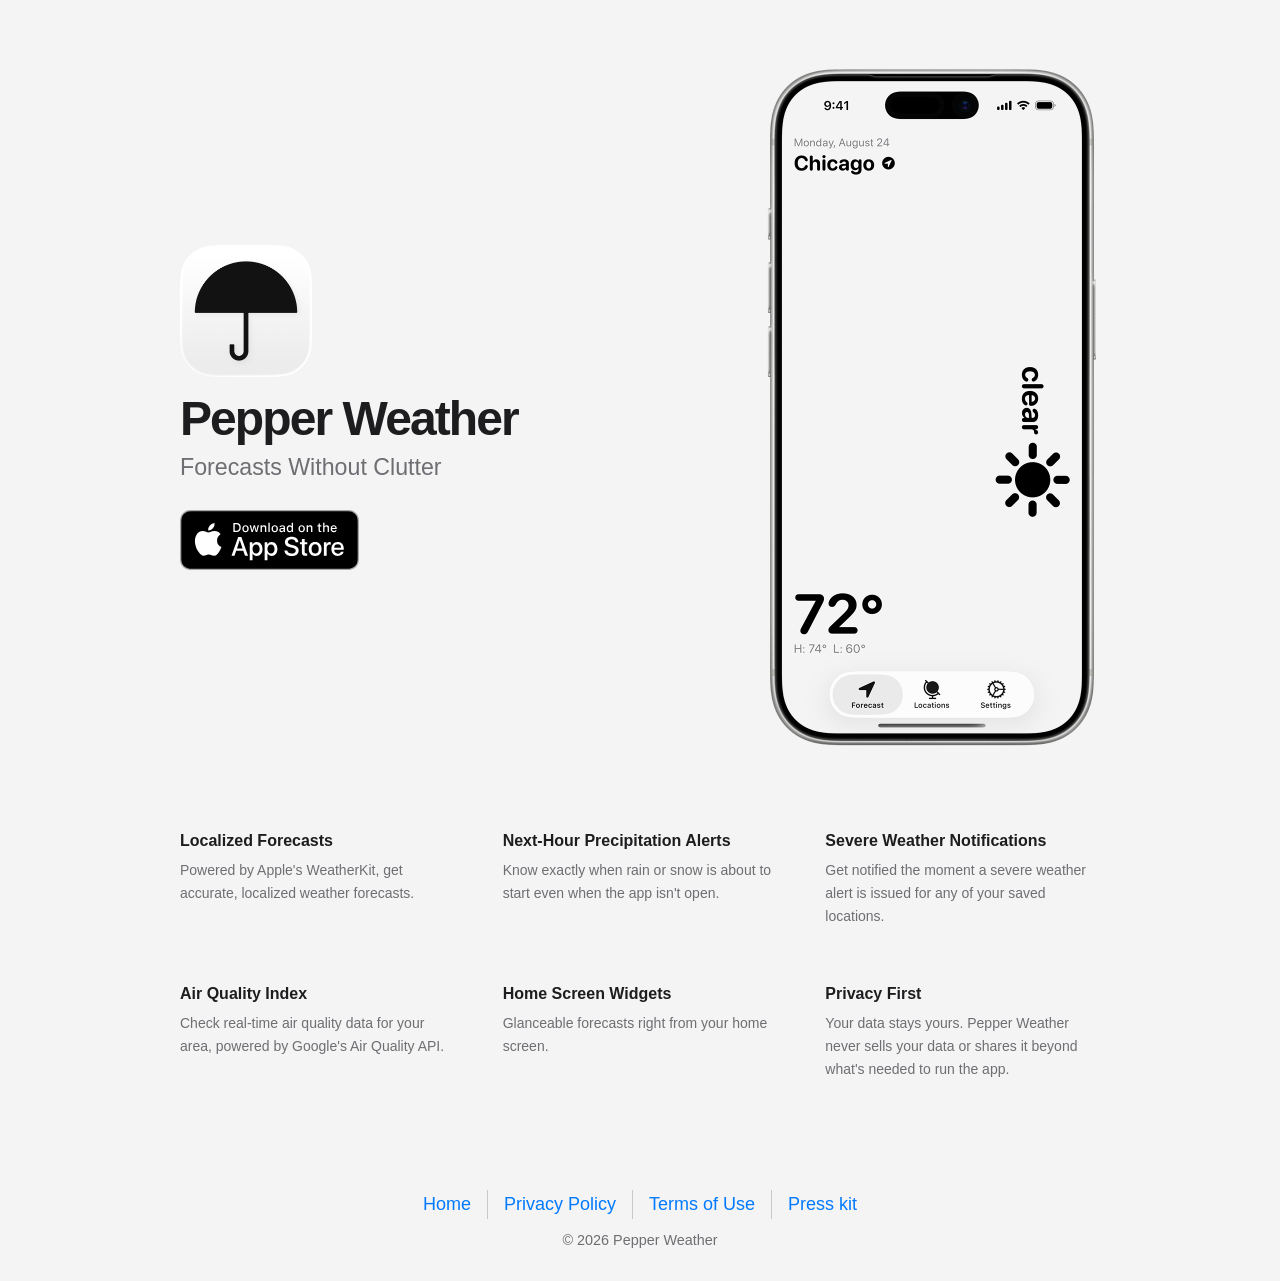
==== index.html @ 9f0acc5a "Add terms of use page" ====
<!doctype html>
<html lang="en">
<head>
  <meta charset="utf-8">
  <meta name="viewport" content="width=device-width, initial-scale=1">
  <meta name="description" content="Pepper Weather gives you a fast, clean forecast without the clutter.">
  <title>Pepper Weather</title>
  <link rel="icon" type="image/png" href="Content/Pepper%20Weather%20Favicon.png">
  <link rel="stylesheet" href="Pages/styles.css">
</head>
<body>
  <main class="home-hero">
    <div class="hero-copy">
      <img class="app-icon" src="Content/Pepper%20Weather%20Press%20Kit/Pepper%20Weather%20App%20Icon-iOS-Default-1024x1024%401x.png" alt="Pepper Weather app icon">
      <h1>Pepper Weather</h1>
      <h2>Forecasts Without Clutter</h2>
      <p><a class="app-store-badge" href="https://apps.apple.com/us/app/pepper-weather/id6747927222"><img src="Content/Download_on_App_Store/Black_lockup/SVG/Download_on_the_App_Store_Badge_US-UK_RGB_blk_092917.svg" alt="Download on the App Store"></a></p>
    </div>
    <img class="app-screenshot" src="Content/iPhone%2017%20Pro%20Main.png" alt="Pepper Weather app screen on iPhone 17 Pro">
  </main>
  <section class="features" aria-label="Pepper Weather features">
    <article>
      <h2>Localized Forecasts</h2>
      <p>Powered by Apple's WeatherKit, get accurate, localized weather forecasts.</p>
    </article>
    <article>
      <h2>Next-Hour Precipitation Alerts</h2>
      <p>Know exactly when rain or snow is about to start even when the app isn't open.</p>
    </article>
    <article>
      <h2>Severe Weather Notifications</h2>
      <p>Get notified the moment a severe weather alert is issued for any of your saved locations.</p>
    </article>
    <article>
      <h2>Air Quality Index</h2>
      <p>Check real-time air quality data for your area, powered by Google's Air Quality API.</p>
    </article>
    <article>
      <h2>Home Screen Widgets</h2>
      <p>Glanceable forecasts right from your home screen.</p>
    </article>
    <article>
      <h2>Privacy First</h2>
      <p>Your data stays yours. Pepper Weather never sells your data or shares it beyond what's needed to run the app.</p>
    </article>
  </section>
  <footer>
    <div class="footer-links"><a href="index.html" aria-current="page">Home</a><a href="Pages/privacy-policy.html">Privacy Policy</a><a href="Pages/terms-of-use.html">Terms of Use</a><a href="Pages/press-kit.html">Press kit</a></div>
    <div>© 2026 Pepper Weather</div>
  </footer>
</body>
</html>
---- Pages/styles.css ----
:root {
  color-scheme: light;
  --ios-system-blue: #007AFF;
}
* { box-sizing: border-box; }
body {
  margin: 0;
  font-family: -apple-system, BlinkMacSystemFont, "Segoe UI", sans-serif;
  color: #1d1d1f;
  background: #F4F4F4;
  line-height: 1.65;
}
a { color: var(--ios-system-blue); }
header {
  background: #fff;
  border-bottom: 1px solid #dedee3;
}
.nav, main {
  width: min(920px, calc(100% - 40px));
  margin: 0 auto;
}
.nav {
  display: flex;
  justify-content: space-between;
  align-items: center;
  min-height: 64px;
  gap: 20px;
}
.top-nav { justify-content: flex-end; }
.brand { color: #1d1d1f; font-weight: 700; text-decoration: none; }
.nav-links { display: flex; gap: 18px; }
.nav-links a { font-size: .95rem; text-decoration: none; }
main { max-width: 780px; padding: 64px 0 80px; }
.home-hero {
  max-width: 920px;
  display: grid;
  grid-template-columns: minmax(0, 1fr) minmax(250px, 336px);
  align-items: center;
  gap: clamp(32px, 6vw, 64px);
}
.features {
  width: min(920px, calc(100% - 40px));
  margin: 0 auto;
  padding: 0 0 80px;
  display: grid;
  grid-template-columns: repeat(3, minmax(0, 1fr));
  gap: 56px 48px;
}
.features h2 { margin: 0 0 8px; font-size: 1rem; font-weight: 700; }
.features p { margin: 0; color: #6e6e73; font-size: .875rem; }
.eyebrow { color: #6e6e73; font-size: .95rem; margin: 0 0 8px; }
h1 { font-size: clamp(2.3rem, 7vw, 4rem); letter-spacing: -.04em; line-height: 1.08; margin: 0 0 40px; }
.document-page h1 { font-size: clamp(2rem, 4vw, 2.5rem); }
.home-hero h1 { font-size: clamp(2.25rem, 5vw, 3rem); margin-bottom: 8px; }
.app-icon {
  display: block;
  width: 132px;
  height: 132px;
  margin: 0 0 16px;
  border-radius: 29px;
}
.hero-copy > h2 { margin: 0; color: #6e6e73; font-weight: 400; }
.hero-copy > p { margin: 28px 0 0; }
h2 { font-size: 1.45rem; line-height: 1.25; margin: 42px 0 12px; }
p, li { font-size: 1.05rem; }
ul { padding-left: 24px; }
.notice {
  padding: 20px 24px;
  background: #fff;
  border-radius: 16px;
  color: #515154;
}
.gallery {
  display: grid;
  grid-template-columns: repeat(auto-fit, minmax(151px, 1fr));
  gap: 16px;
  align-items: start;
}
.gallery img {
  display: block;
  width: 100%;
  border-radius: 14px;
  box-shadow: 0 8px 22px rgb(0 0 0 / 12%);
}
.gallery .ipad { grid-column: span 2; }
.gallery + p { margin-top: 40px; }
.download {
  color: var(--ios-system-blue);
  font-weight: 400;
  text-decoration: underline;
}
.app-store-badge img { display: block; height: 60px; width: auto; }
.app-screenshot {
  display: block;
  width: min(336px, 100%);
  height: auto;
  margin: 0 auto;
  border-radius: 24px;
}
footer { padding: 28px 20px; text-align: center; color: #6e6e73; font-size: .9rem; }
.footer-links { display: flex; justify-content: center; gap: 18px; margin-bottom: 10px; }
.footer-links a { color: var(--ios-system-blue); font-size: 1.125rem; text-decoration: none; }
.footer-links a + a { margin-left: -2px; padding-left: 16px; border-left: 1px solid #c7c7cc; }
.page-links { display: flex; flex-wrap: wrap; justify-content: center; gap: 0; margin-bottom: 20px; }
.page-links a {
  color: var(--ios-system-blue);
  font-size: 1.125rem;
  font-weight: 400;
  text-decoration: none;
}
.page-links a + a { margin-left: 16px; padding-left: 16px; border-left: 1px solid #c7c7cc; }
@media (max-width: 700px) {
  .home-hero { grid-template-columns: 1fr; }
  .app-screenshot { margin-top: 48px; }
  .features { grid-template-columns: repeat(2, minmax(0, 1fr)); }
}
@media (max-width: 500px) {
  .nav { min-height: 58px; }
  main { padding-top: 44px; }
  .features { grid-template-columns: 1fr; gap: 36px; }
  .page-links a + a { margin-left: 12px; padding-left: 12px; }
  .gallery .ipad { grid-column: span 1; }
}
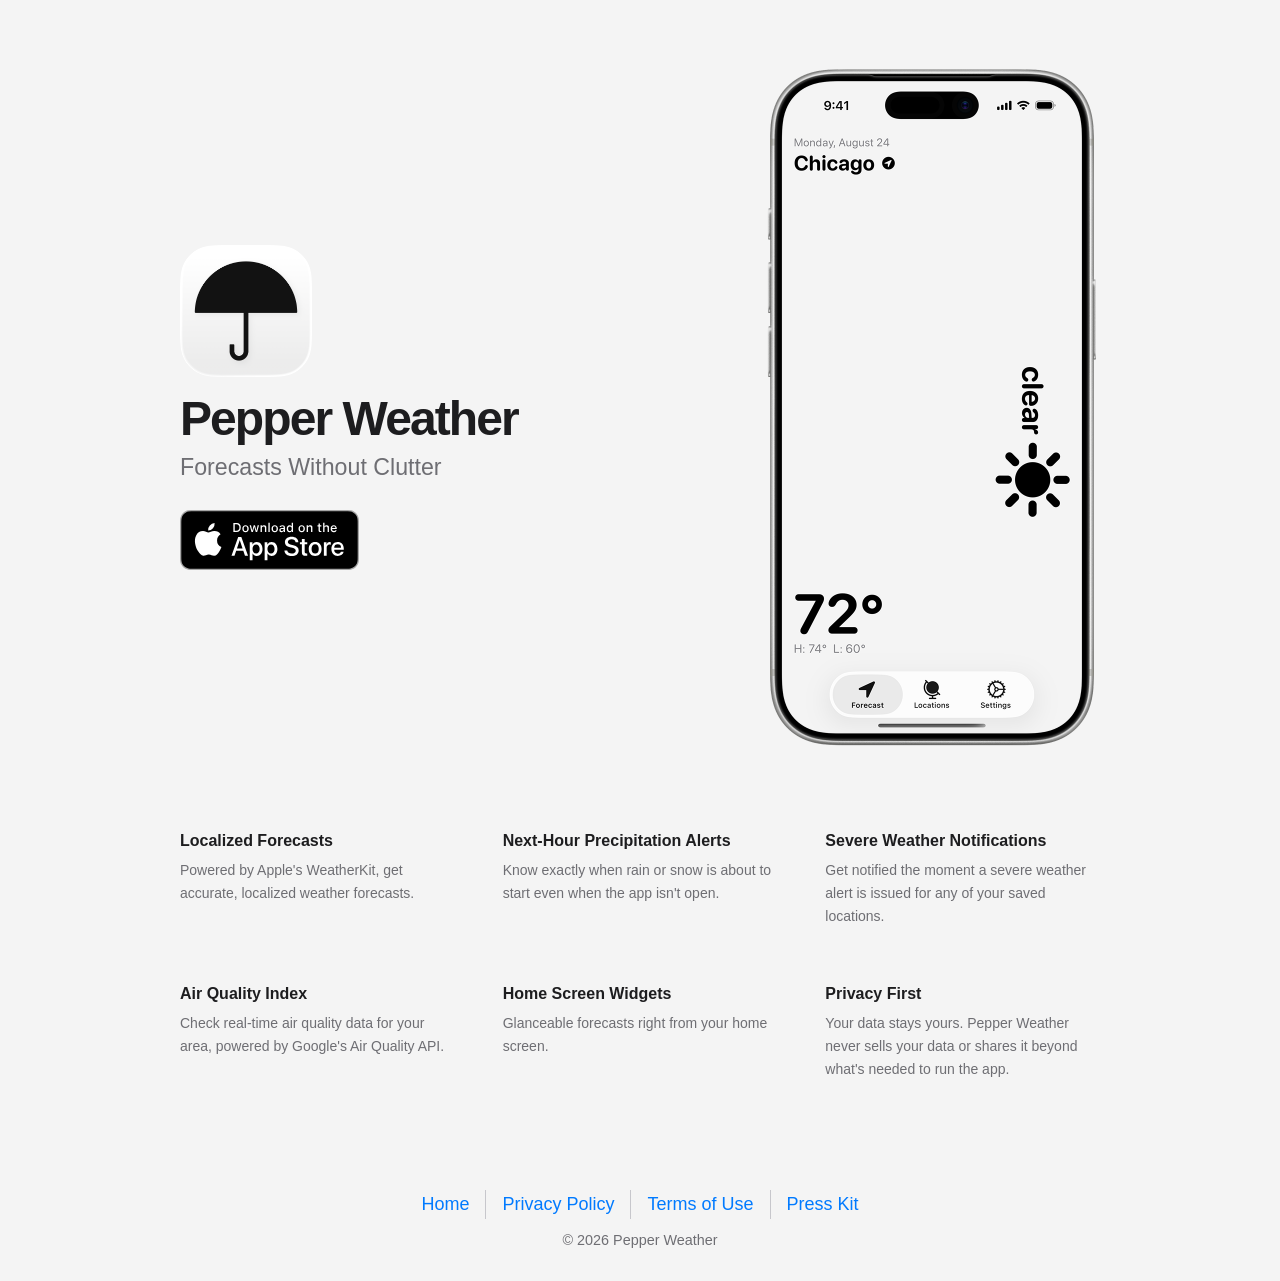
==== commit f7f21372: "Fix press kit spelling error" ====
--- a/index.html
+++ b/index.html
@@ -5,18 +5,18 @@
   <meta name="viewport" content="width=device-width, initial-scale=1">
   <meta name="description" content="Pepper Weather gives you a fast, clean forecast without the clutter.">
   <title>Pepper Weather</title>
-  <link rel="icon" type="image/png" href="Content/Pepper%20Weather%20Favicon.png">
-  <link rel="stylesheet" href="Pages/styles.css">
+  <link rel="icon" type="image/png" href="content/Pepper%20Weather%20Favicon.png">
+  <link rel="stylesheet" href="pages/styles.css">
 </head>
 <body>
   <main class="home-hero">
     <div class="hero-copy">
-      <img class="app-icon" src="Content/Pepper%20Weather%20Press%20Kit/Pepper%20Weather%20App%20Icon-iOS-Default-1024x1024%401x.png" alt="Pepper Weather app icon">
+      <img class="app-icon" src="content/Pepper%20Weather%20Press%20Kit/Pepper%20Weather%20App%20Icon-iOS-Default-1024x1024%401x.png" alt="Pepper Weather app icon">
       <h1>Pepper Weather</h1>
       <h2>Forecasts Without Clutter</h2>
-      <p><a class="app-store-badge" href="https://apps.apple.com/us/app/pepper-weather/id6747927222"><img src="Content/Download_on_App_Store/Black_lockup/SVG/Download_on_the_App_Store_Badge_US-UK_RGB_blk_092917.svg" alt="Download on the App Store"></a></p>
+      <p><a class="app-store-badge" href="https://apps.apple.com/us/app/pepper-weather/id6747927222"><img src="content/Download_on_App_Store/Black_lockup/SVG/Download_on_the_App_Store_Badge_US-UK_RGB_blk_092917.svg" alt="Download on the App Store"></a></p>
     </div>
-    <img class="app-screenshot" src="Content/iPhone%2017%20Pro%20Main.png" alt="Pepper Weather app screen on iPhone 17 Pro">
+    <img class="app-screenshot" src="content/iPhone%2017%20Pro%20Main.png" alt="Pepper Weather app screen on iPhone 17 Pro">
   </main>
   <section class="features" aria-label="Pepper Weather features">
     <article>
@@ -45,7 +45,7 @@
     </article>
   </section>
   <footer>
-    <div class="footer-links"><a href="index.html" aria-current="page">Home</a><a href="Pages/privacy-policy.html">Privacy Policy</a><a href="Pages/terms-of-use.html">Terms of Use</a><a href="Pages/press-kit.html">Press kit</a></div>
+    <div class="footer-links"><a href="./" aria-current="page">Home</a><a href="pages/privacy-policy">Privacy Policy</a><a href="pages/terms-of-use">Terms of Use</a><a href="pages/press-kit">Press Kit</a></div>
     <div>© 2026 Pepper Weather</div>
   </footer>
 </body>
--- a/pages/styles.css
+++ b/pages/styles.css
@@ -0,0 +1,123 @@
+:root {
+  color-scheme: light;
+  --ios-system-blue: #007AFF;
+}
+* { box-sizing: border-box; }
+body {
+  margin: 0;
+  font-family: -apple-system, BlinkMacSystemFont, "Segoe UI", sans-serif;
+  color: #1d1d1f;
+  background: #F4F4F4;
+  line-height: 1.65;
+}
+a { color: var(--ios-system-blue); }
+header {
+  background: #fff;
+  border-bottom: 1px solid #dedee3;
+}
+.nav, main {
+  width: min(920px, calc(100% - 40px));
+  margin: 0 auto;
+}
+.nav {
+  display: flex;
+  justify-content: space-between;
+  align-items: center;
+  min-height: 64px;
+  gap: 20px;
+}
+.top-nav { justify-content: flex-end; }
+.brand { color: #1d1d1f; font-weight: 700; text-decoration: none; }
+.nav-links { display: flex; gap: 18px; }
+.nav-links a { font-size: .95rem; text-decoration: none; }
+main { max-width: 780px; padding: 64px 0 80px; }
+.home-hero {
+  max-width: 920px;
+  display: grid;
+  grid-template-columns: minmax(0, 1fr) minmax(250px, 336px);
+  align-items: center;
+  gap: clamp(32px, 6vw, 64px);
+}
+.features {
+  width: min(920px, calc(100% - 40px));
+  margin: 0 auto;
+  padding: 0 0 80px;
+  display: grid;
+  grid-template-columns: repeat(3, minmax(0, 1fr));
+  gap: 56px 48px;
+}
+.features h2 { margin: 0 0 8px; font-size: 1rem; font-weight: 700; }
+.features p { margin: 0; color: #6e6e73; font-size: .875rem; }
+.eyebrow { color: #6e6e73; font-size: .95rem; margin: 0 0 8px; }
+h1 { font-size: clamp(2.3rem, 7vw, 4rem); letter-spacing: -.04em; line-height: 1.08; margin: 0 0 40px; }
+.document-page h1 { font-size: clamp(2rem, 4vw, 2.5rem); }
+.home-hero h1 { font-size: clamp(2.25rem, 5vw, 3rem); margin-bottom: 8px; }
+.app-icon {
+  display: block;
+  width: 132px;
+  height: 132px;
+  margin: 0 0 16px;
+  border-radius: 29px;
+}
+.hero-copy > h2 { margin: 0; color: #6e6e73; font-weight: 400; }
+.hero-copy > p { margin: 28px 0 0; }
+h2 { font-size: 1.45rem; line-height: 1.25; margin: 42px 0 12px; }
+p, li { font-size: 1.05rem; }
+ul { padding-left: 24px; }
+.notice {
+  padding: 20px 24px;
+  background: #fff;
+  border-radius: 16px;
+  color: #515154;
+}
+.gallery {
+  display: grid;
+  grid-template-columns: repeat(auto-fit, minmax(151px, 1fr));
+  gap: 16px;
+  align-items: start;
+}
+.gallery img {
+  display: block;
+  width: 100%;
+  border-radius: 14px;
+  box-shadow: 0 8px 22px rgb(0 0 0 / 12%);
+}
+.gallery .ipad { grid-column: span 2; }
+.gallery + p { margin-top: 40px; }
+.download {
+  color: var(--ios-system-blue);
+  font-weight: 400;
+  text-decoration: underline;
+}
+.app-store-badge img { display: block; height: 60px; width: auto; }
+.app-screenshot {
+  display: block;
+  width: min(336px, 100%);
+  height: auto;
+  margin: 0 auto;
+  border-radius: 24px;
+}
+footer { padding: 28px 20px; text-align: center; color: #6e6e73; font-size: .9rem; }
+.footer-links { display: flex; justify-content: center; gap: 18px; margin-bottom: 10px; }
+.footer-links a { color: var(--ios-system-blue); font-size: 1.125rem; text-decoration: none; }
+.footer-links a + a { margin-left: -2px; padding-left: 16px; border-left: 1px solid #c7c7cc; }
+.page-links { display: flex; flex-wrap: wrap; justify-content: center; gap: 0; margin-bottom: 20px; }
+.page-links a {
+  color: var(--ios-system-blue);
+  font-size: 1.125rem;
+  font-weight: 400;
+  text-decoration: none;
+}
+.page-links a + a { margin-left: 16px; padding-left: 16px; border-left: 1px solid #c7c7cc; }
+@media (max-width: 700px) {
+  .home-hero { grid-template-columns: 1fr; }
+  .app-screenshot { margin-top: 48px; }
+  .features { grid-template-columns: repeat(2, minmax(0, 1fr)); }
+}
+@media (max-width: 500px) {
+  .nav { min-height: 58px; }
+  main { padding-top: 44px; }
+  .features { grid-template-columns: 1fr; gap: 36px; }
+  .page-links a + a { margin-left: 12px; padding-left: 12px; }
+  .gallery .ipad { grid-column: span 1; }
+}
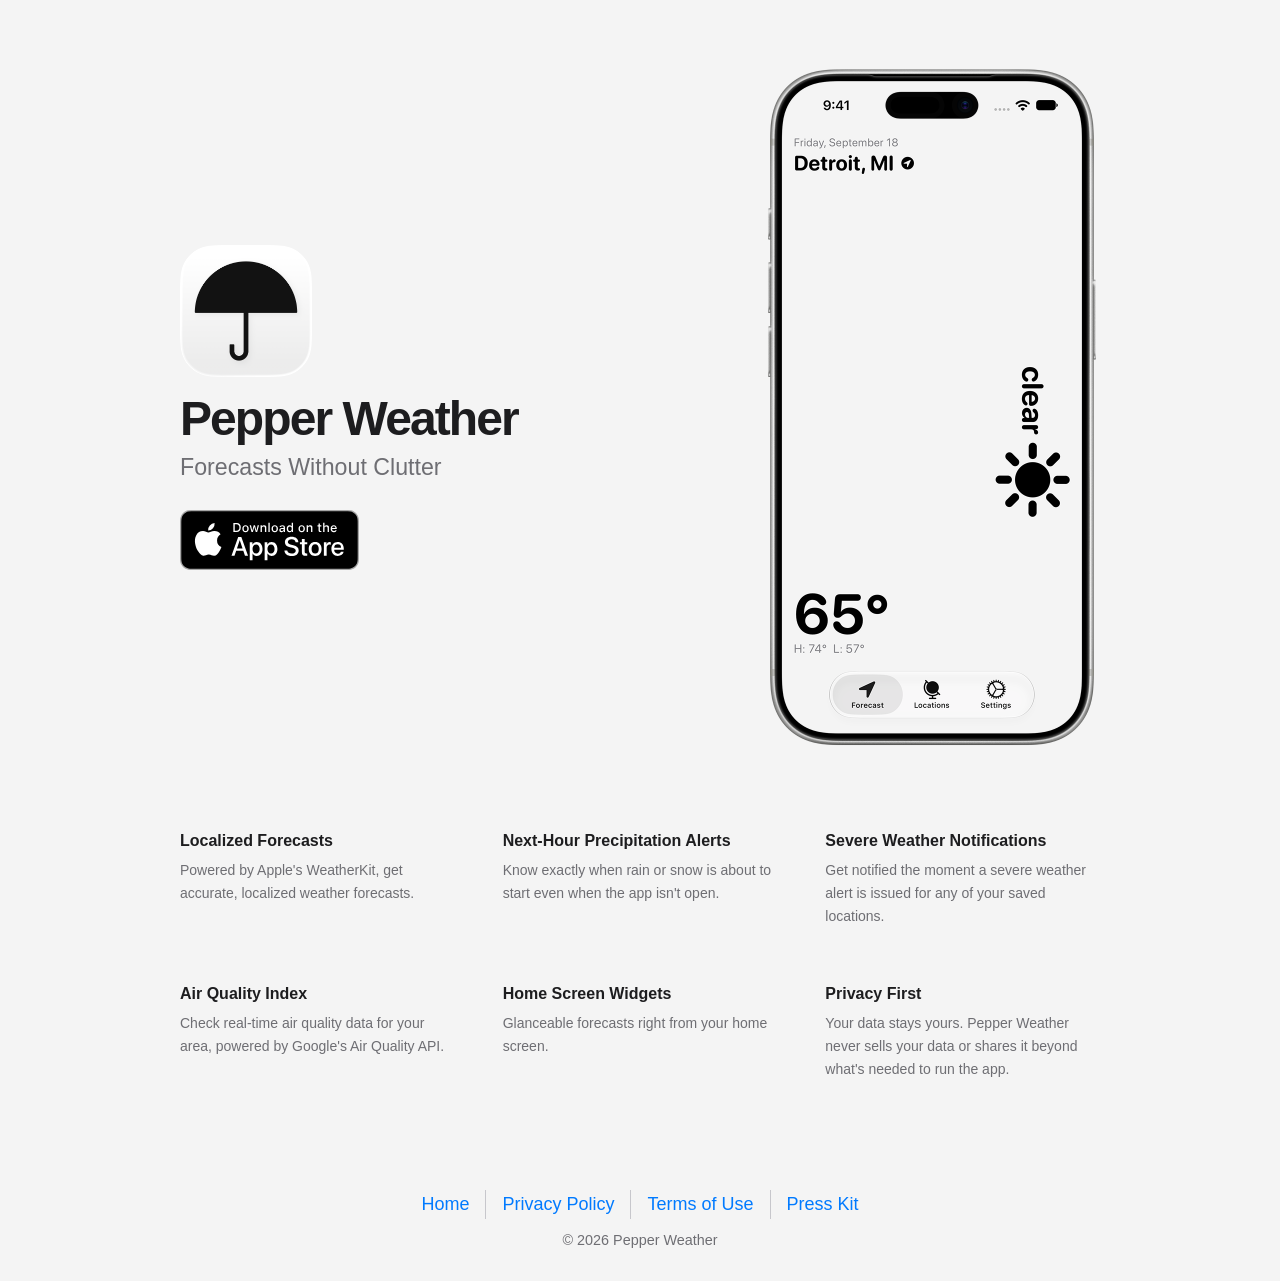
==== commit f2feb16f: "Update front page image" ====
--- a/index.html
+++ b/index.html
@@ -16,7 +16,7 @@
       <h2>Forecasts Without Clutter</h2>
       <p><a class="app-store-badge" href="https://apps.apple.com/us/app/pepper-weather/id6747927222"><img src="content/Download_on_App_Store/Black_lockup/SVG/Download_on_the_App_Store_Badge_US-UK_RGB_blk_092917.svg" alt="Download on the App Store"></a></p>
     </div>
-    <img class="app-screenshot" src="content/iPhone%2017%20Pro%20Main.png" alt="Pepper Weather app screen on iPhone 17 Pro">
+    <img class="app-screenshot" src="content/iPhone%2017%20Pro%20-%20Front%20Page.png" alt="Pepper Weather app screen on iPhone 17 Pro">
   </main>
   <section class="features" aria-label="Pepper Weather features">
     <article>
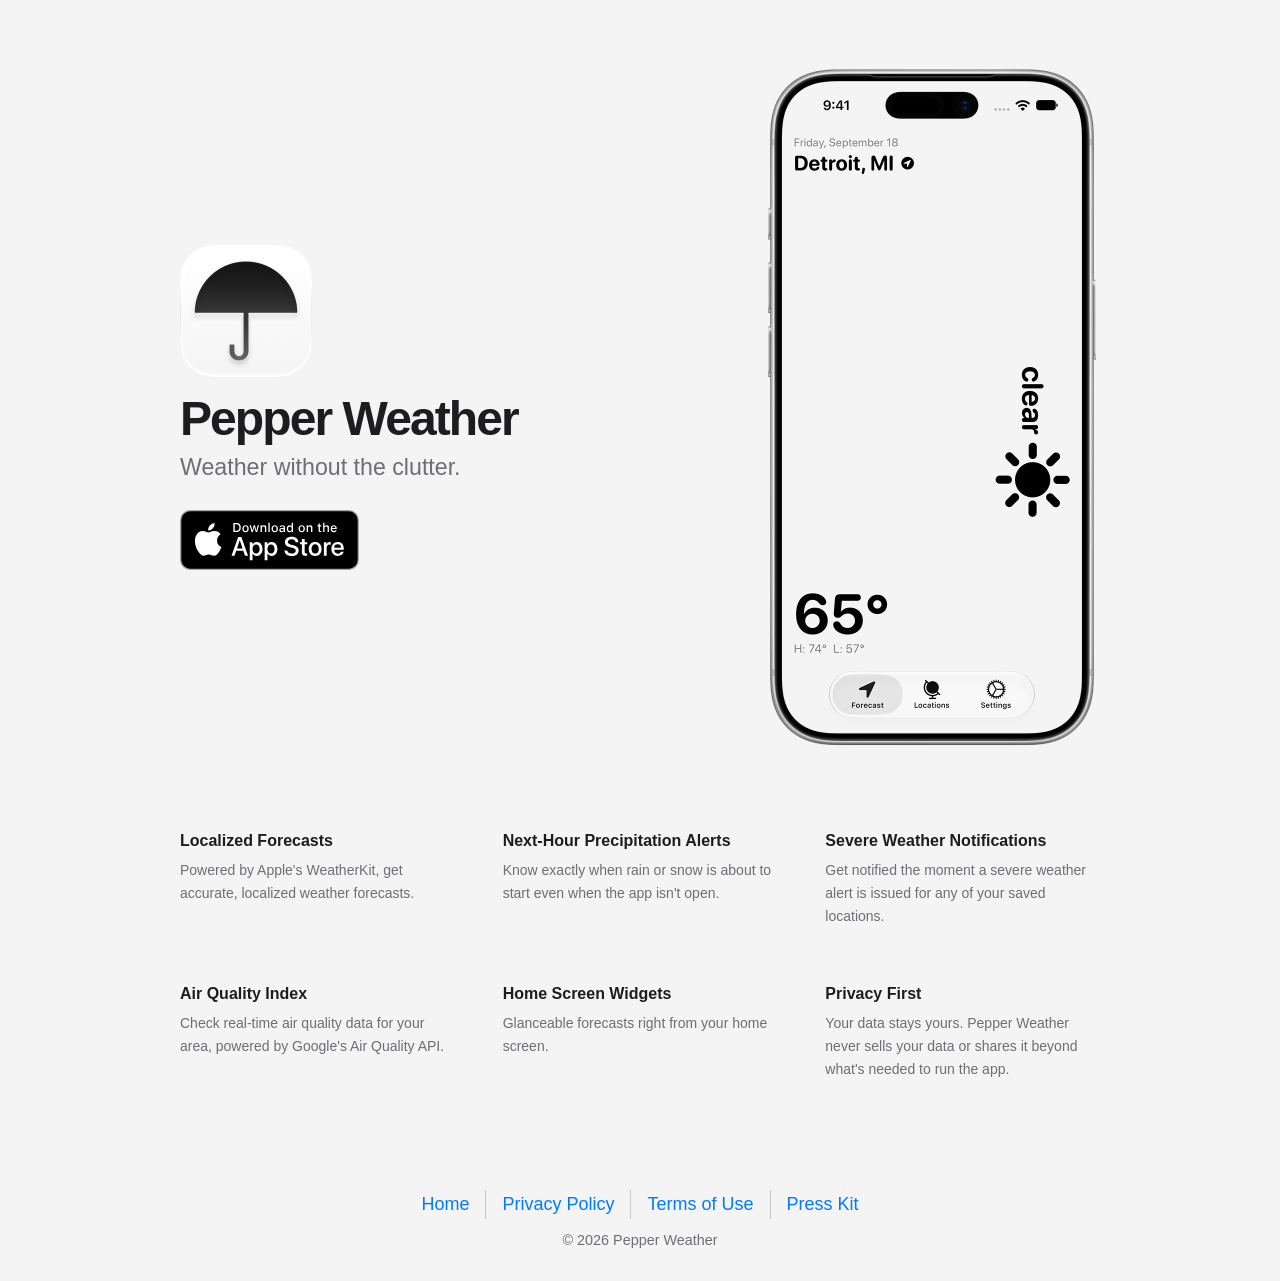
==== commit d4187d8e: "Fix missing images and update tagline" ====
--- a/index.html
+++ b/index.html
@@ -11,9 +11,9 @@
 <body>
   <main class="home-hero">
     <div class="hero-copy">
-      <img class="app-icon" src="content/Pepper%20Weather%20Press%20Kit/Pepper%20Weather%20App%20Icon-iOS-Default-1024x1024%401x.png" alt="Pepper Weather app icon">
+      <img class="app-icon" src="content/Pepper%20Weather%20Press%20Kit/Pepper%20Weather%20App%20Icon-iOS-Default-1024%401x.png" alt="Pepper Weather app icon">
       <h1>Pepper Weather</h1>
-      <h2>Forecasts Without Clutter</h2>
+      <h2>Weather without the clutter.</h2>
       <p><a class="app-store-badge" href="https://apps.apple.com/us/app/pepper-weather/id6747927222"><img src="content/Download_on_App_Store/Black_lockup/SVG/Download_on_the_App_Store_Badge_US-UK_RGB_blk_092917.svg" alt="Download on the App Store"></a></p>
     </div>
     <img class="app-screenshot" src="content/iPhone%2017%20Pro%20-%20Front%20Page.png" alt="Pepper Weather app screen on iPhone 17 Pro">
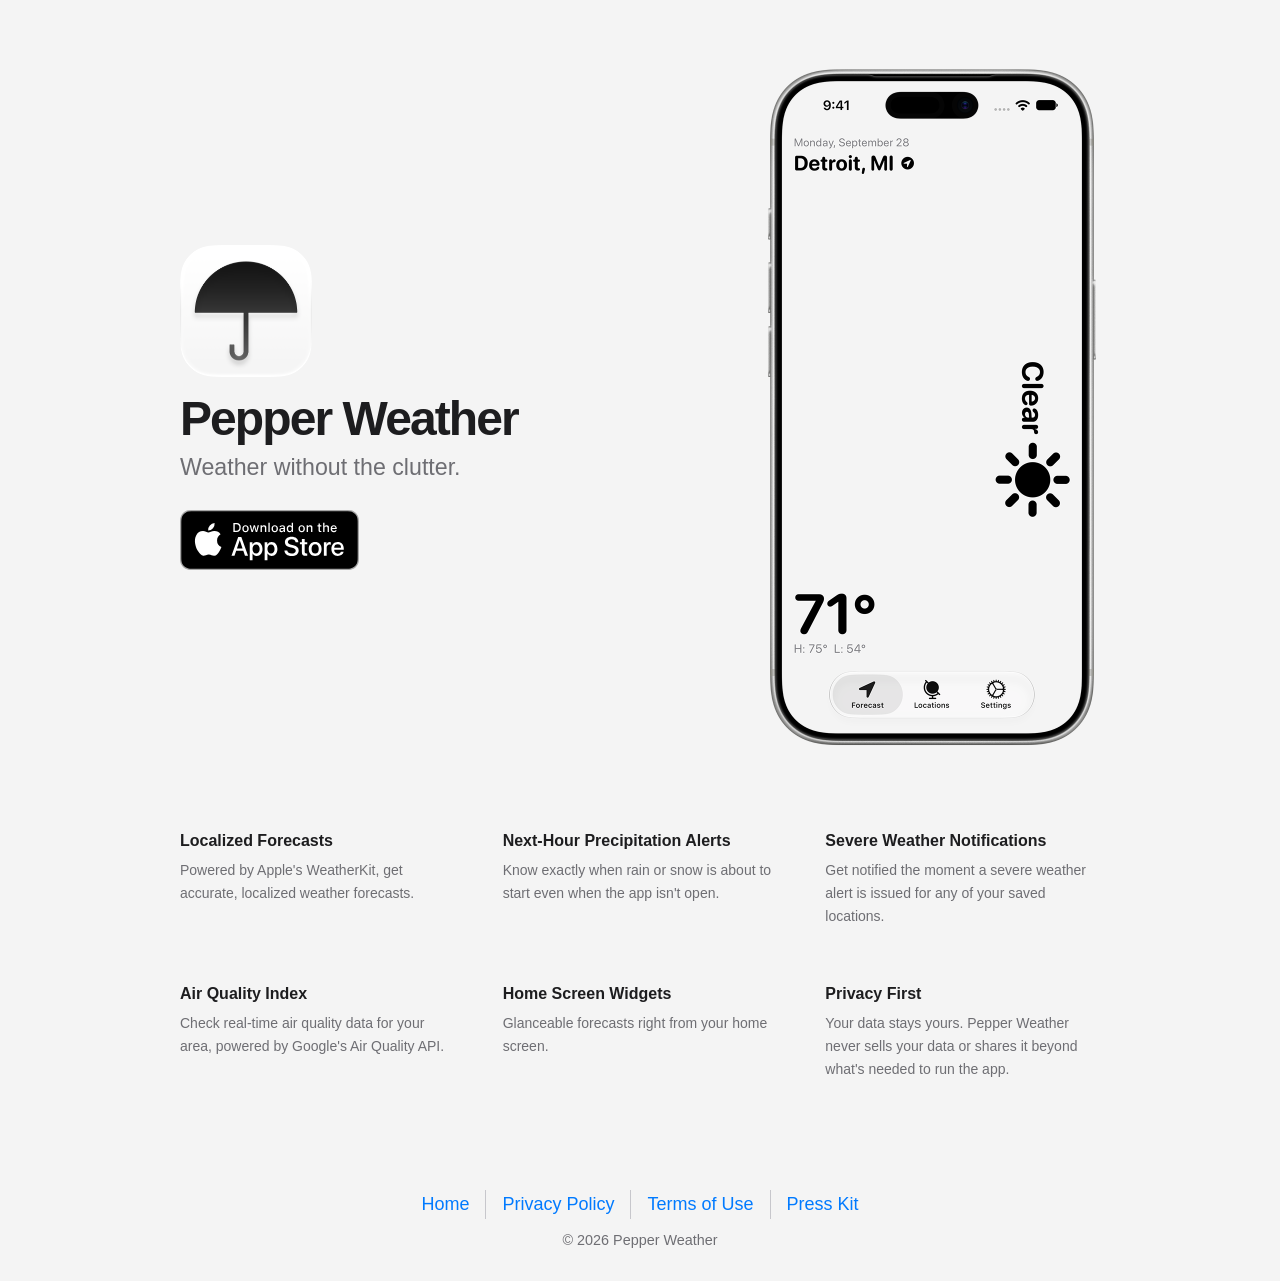
==== commit 48a8ddca: "Fix front page device image" ====
--- a/index.html
+++ b/index.html
@@ -16,7 +16,7 @@
       <h2>Weather without the clutter.</h2>
       <p><a class="app-store-badge" href="https://apps.apple.com/us/app/pepper-weather/id6747927222"><img src="content/Download_on_App_Store/Black_lockup/SVG/Download_on_the_App_Store_Badge_US-UK_RGB_blk_092917.svg" alt="Download on the App Store"></a></p>
     </div>
-    <img class="app-screenshot" src="content/iPhone%2017%20Pro%20-%20Front%20Page.png" alt="Pepper Weather app screen on iPhone 17 Pro">
+    <img class="app-screenshot" src="content/iPhone%2017%20Pro%20-%20Front%20Page.png?v=20261001" alt="Pepper Weather app screen on iPhone 17 Pro">
   </main>
   <section class="features" aria-label="Pepper Weather features">
     <article>
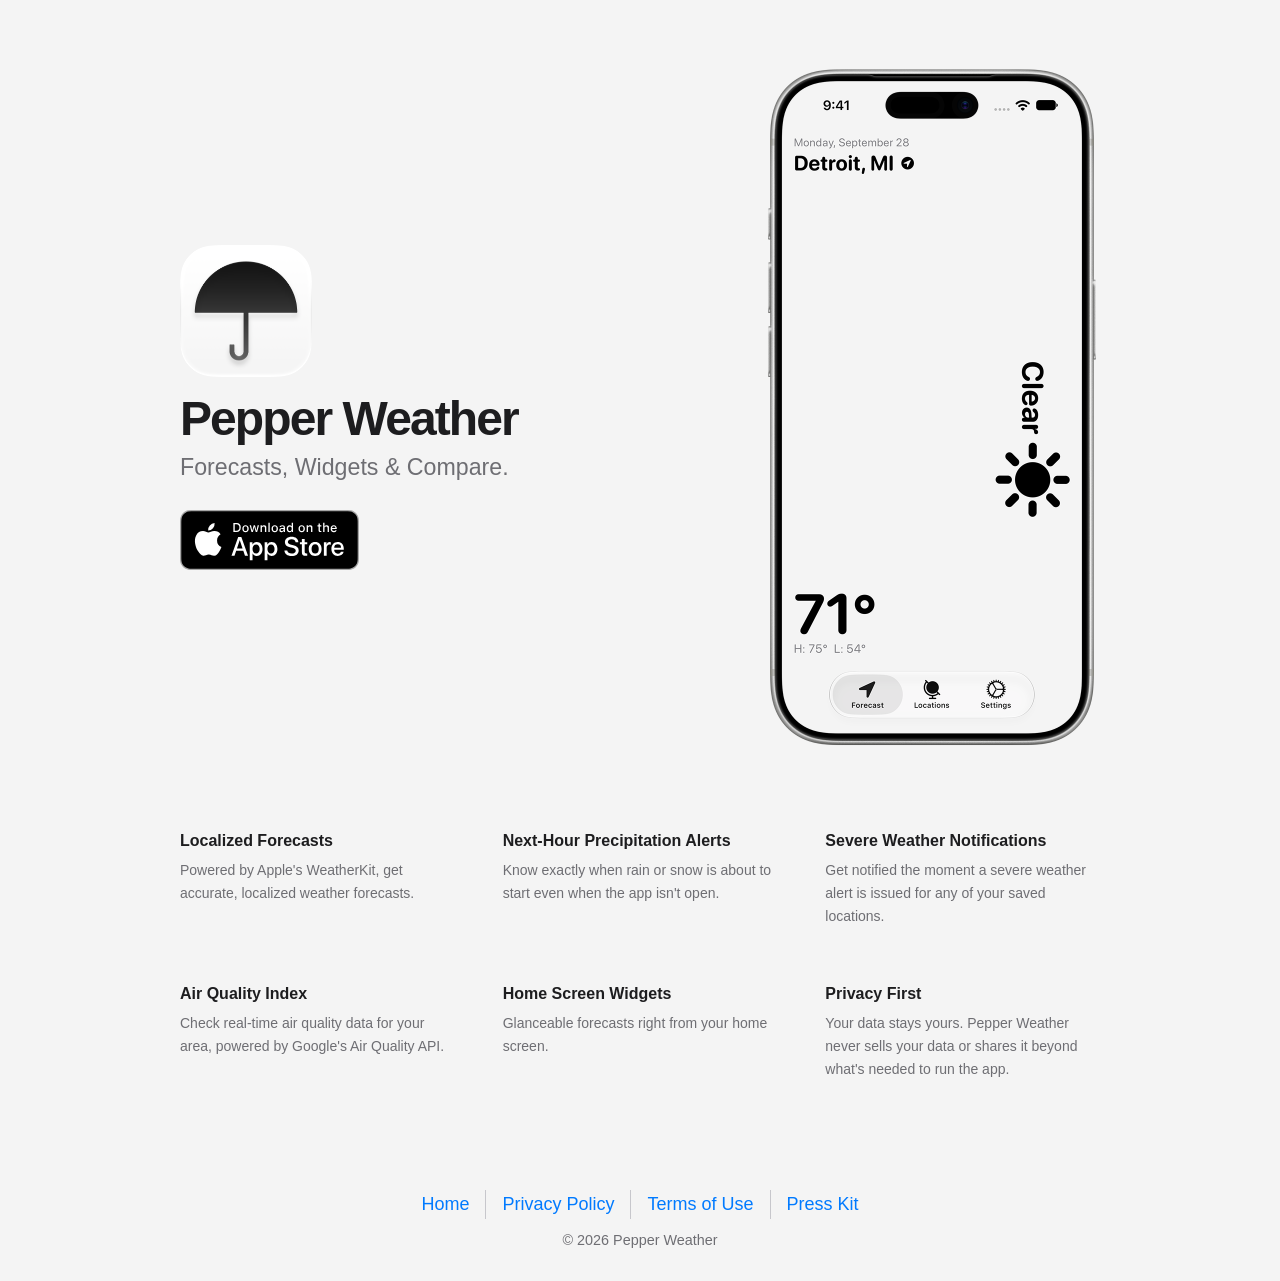
==== commit 6d58cd8e: "Update app info and price" ====
--- a/index.html
+++ b/index.html
@@ -13,7 +13,7 @@
     <div class="hero-copy">
       <img class="app-icon" src="content/Pepper%20Weather%20Press%20Kit/Pepper%20Weather%20App%20Icon-iOS-Default-1024%401x.png" alt="Pepper Weather app icon">
       <h1>Pepper Weather</h1>
-      <h2>Weather without the clutter.</h2>
+      <h2>Forecasts, Widgets & Compare.</h2>
       <p><a class="app-store-badge" href="https://apps.apple.com/us/app/pepper-weather/id6747927222"><img src="content/Download_on_App_Store/Black_lockup/SVG/Download_on_the_App_Store_Badge_US-UK_RGB_blk_092917.svg" alt="Download on the App Store"></a></p>
     </div>
     <img class="app-screenshot" src="content/iPhone%2017%20Pro%20-%20Front%20Page.png?v=20261001" alt="Pepper Weather app screen on iPhone 17 Pro">
